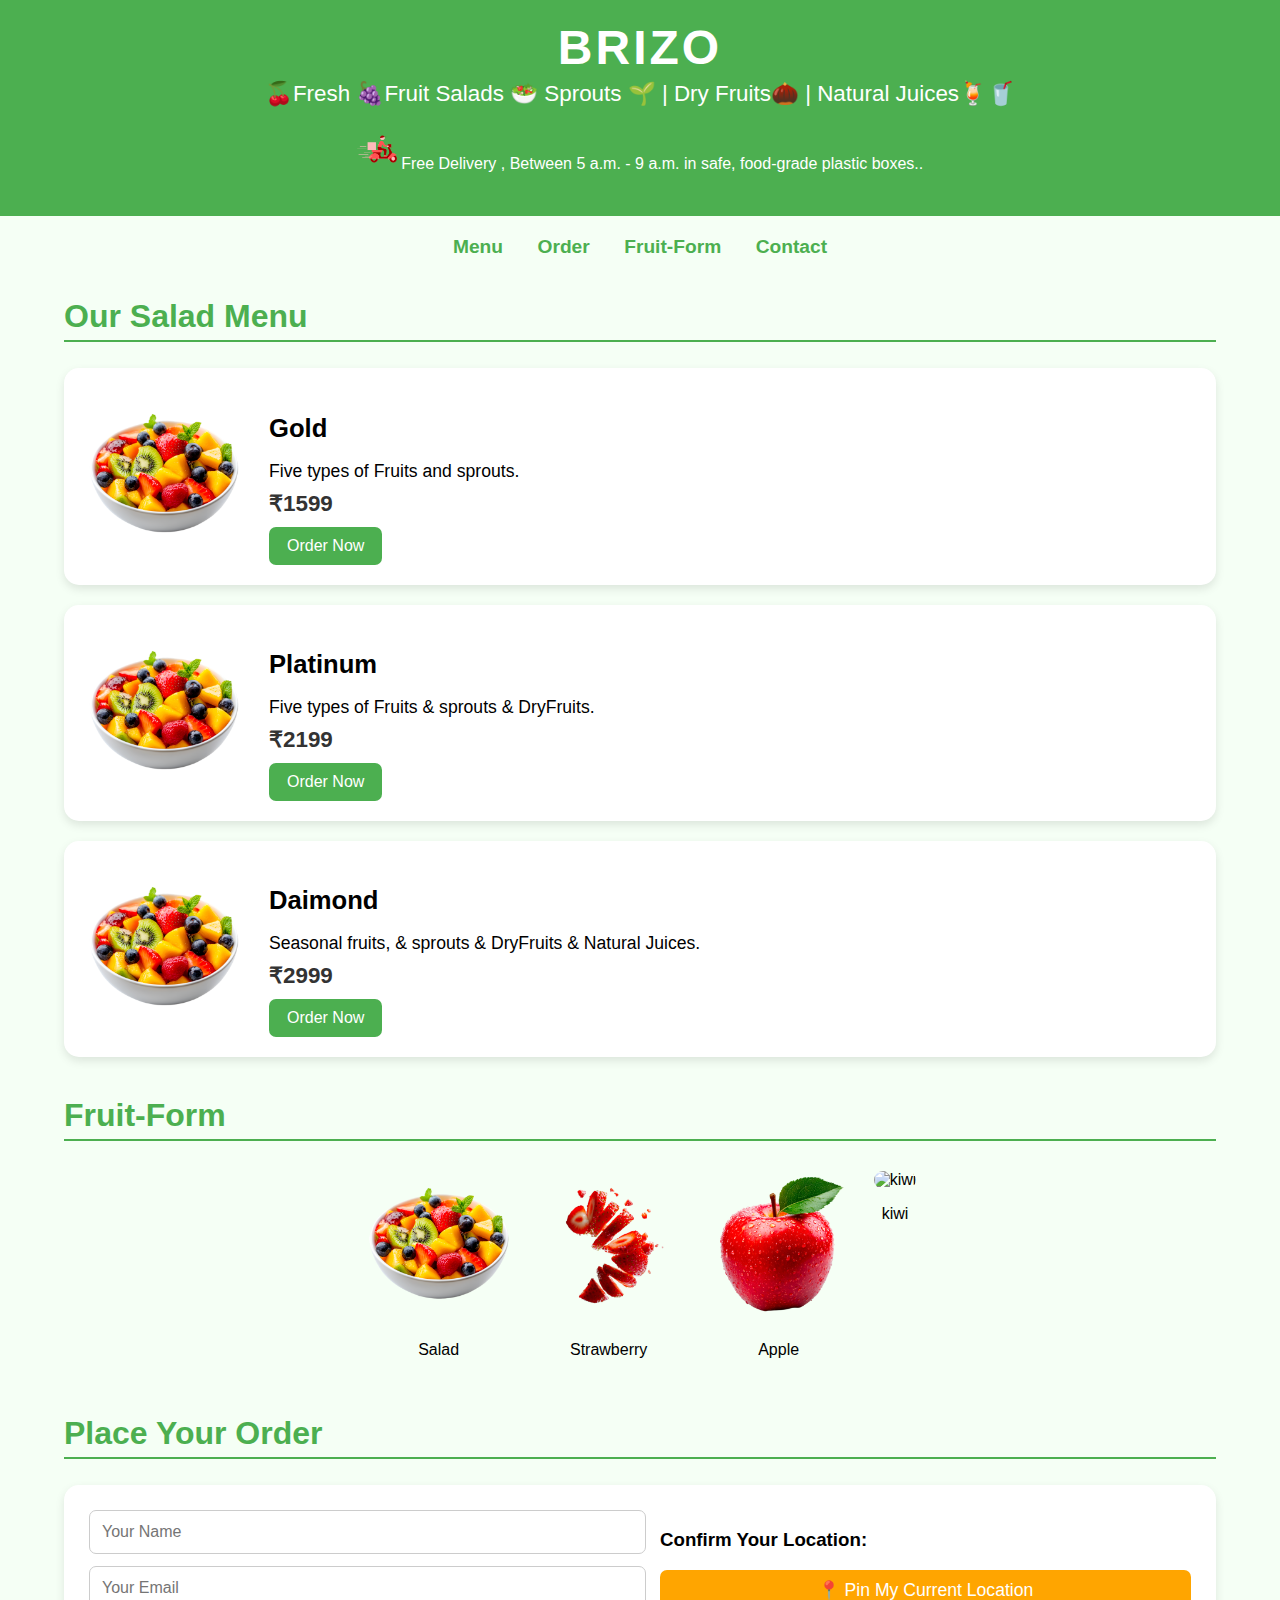
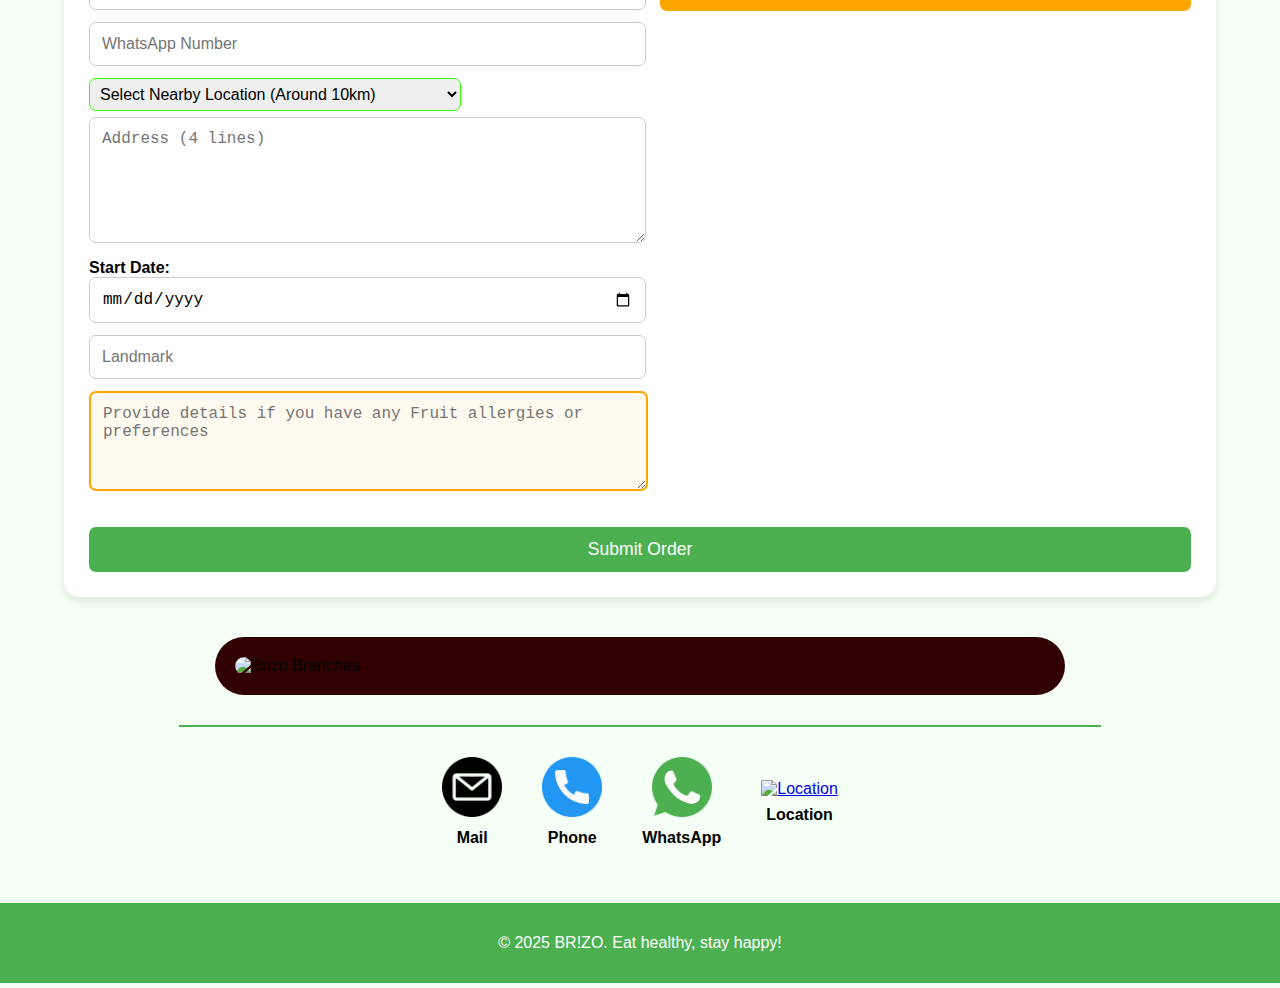
==== Brizo.html @ 415b34b0 "Add files via upload" ====
<!DOCTYPE html>
<html lang="en">
<head>
  <meta charset="UTF-8">
  <meta name="viewport" content="width=device-width, initial-scale=1.0">
  <title>BRIZO</title>
  <meta name="description" content="BRIZO - Fresh and healthy salads delivered to your doorstep in Hyderabad.">
  <meta name="keywords" content="Salads, Healthy food, Hyderabad, Order Salads, BRIZO">
  <meta name="author" content="BRIZO">
  <style>
    body { font-family: Arial, sans-serif; margin: 0; padding: 0; background-color: #f5fff5; }
    header { background-color: #4CAF50; color: white; padding: 20px; text-align: center; }
    header h1 { margin: 0; font-size: 3rem; letter-spacing: 3px; }
    header p { font-size: 1.4rem; margin-top: 5px; }
    nav { text-align: center; margin: 20px 0; }
    nav a { margin: 0 15px; text-decoration: none; color: #4CAF50; font-weight: bold; font-size: 1.2rem; }
    nav a:hover { color: #388e3c; }
    .container { width: 90%; max-width: 1200px; margin: auto; }
    section { margin: 40px 0; }
    h2 { color: #4CAF50; border-bottom: 2px solid #4CAF50; padding-bottom: 5px; font-size: 2rem; }
    .menu-item { display: flex; align-items: center; margin-bottom: 20px; background-color: #fff; padding: 20px; border-radius: 15px; box-shadow: 0 4px 10px rgba(0,0,0,0.1); }
    .menu-item img { width: 160px; border-radius: 12px; margin-right: 25px; }
    .menu-item div { flex: 1; }
    .menu-item h3 { font-size: 1.6rem; margin-bottom: 8px; }
    .menu-item p { margin-bottom: 8px; font-size: 1.1rem; }
    .menu-item strong { font-size: 1.4rem; color: #333; }
    .menu-item button { background-color: #4CAF50; color: white; padding: 10px 18px; border: none; border-radius: 7px; cursor: pointer; font-size: 1rem; transition: background-color 0.3s ease; margin-top: 10px; }
    .menu-item button:hover { background-color: #388e3c; }
    form { background-color: #fff; padding: 25px; border-radius: 15px; box-shadow: 0 4px 10px rgba(0,0,0,0.1); display: flex; flex-wrap: wrap; gap: 20px; }
    form .form-left { flex: 1; min-width: 300px; }
    form .form-right { flex: 1; min-width: 300px; }
    form input, form textarea { width: 100%; padding: 12px; margin-bottom: 12px; border: 1px solid #ccc; border-radius: 7px; font-size: 1rem; }
    form textarea.address-box { height: 100px; resize: vertical; }
    form button { background-color: #4CAF50; color: white; padding: 12px 25px; border: none; border-radius: 7px; cursor: pointer; font-size: 1.1rem; transition: background-color 0.3s ease; width: 100%; }
    form button:hover { background-color: #388e3c; }
    iframe { width: 100%; height: 350px; border: none; border-radius: 15px; }
    footer { background-color: #4CAF50; color: white; text-align: center; padding: 15px 0; font-size: 1rem; }
    @media screen and (max-width: 768px) {
      header h1 { font-size: 2.4rem; }
      header p { font-size: 1.2rem; }
      nav a { display: inline-block; margin: 10px 5px; font-size: 1rem; }
      .menu-item { flex-direction: column; align-items: flex-start; text-align: left; }
      .menu-item img { width: 100%; margin: 0 0 15px 0; }
      .menu-item div { width: 100%; }
      form { flex-direction: column; }
    }
  </style>
  <script>
    function orderNow(saladName) {
      document.getElementById('order-section').scrollIntoView({ behavior: 'smooth' });
      document.getElementById('orderDetails').value = saladName + ' - Quantity: ';
    }
  </script>
</head>
<body>
  <header>
    <h1>BRIZO</h1>
    <p>🍒Fresh 🍇Fruit Salads 🥗 Sprouts 🌱 | Dry Fruits🌰 | Natural Juices🍹🥤</p>
    <img src="images/Delivery.png" alt="Salad" style="width:40px; border-radius: 10px;">  Free Delivery , Between 5 a.m. - 9 a.m. in safe, food-grade plastic boxes..</p>
  </header>
  <nav>
    <a href="#menu">Menu</a>
    <a href="#order">Order</a>
    <a href="#Fruit-Form">Fruit-Form</a>
    <a href="#contact">Contact</a>
  </nav>

  <div class="container">
    <section id="menu">
      <h2>Our Salad Menu</h2>
      <div class="menu-item">
        <img src="images/Salad.png" alt="GOLD">
        <div>
          <h3>Gold</h3>
          <p>Five types of Fruits and sprouts.</p>
          <strong>₹1599</strong><br>
          <button onclick="orderNow('GOLD')">Order Now</button>
        </div>
      </div>
      <div class="menu-item">
        <img src="images/Salad.png" alt="Platinum">
        <div>
          <h3>Platinum</h3>
          <p>Five types of Fruits & sprouts & DryFruits.</p>
          <strong>₹2199</strong><br>
          <button onclick="orderNow('Platinum')">Order Now</button>
        </div>
      </div>
      <div class="menu-item">
        <img src="images/Salad.png" alt="Daimond">
        <div>
          <h3>Daimond</h3>
          <p>Seasonal fruits, & sprouts & DryFruits & Natural Juices.</p>
          <strong>₹2999</strong><br>
          <button onclick="orderNow('Daimond')">Order Now</button>
        </div>
      </div>
    </section>


    <section id="Fruit-Form">
      <h2>Fruit-Form</h2>
      <div style="display: flex; flex-wrap: wrap; gap: 20px; justify-content: center; margin-top: 30px;">
        <div style="text-align: center;">
          <img src="images/Salad.png" alt="Salad" style="width:150px; border-radius: 10px;">
          <p>Salad</p>
        </div>
        <div style="text-align: center;">
          <img src="images/Ste.png" alt="Strawberry" style="width:150px; border-radius: 10px;">
          <p>Strawberry</p>
        </div>
        <div style="text-align: center;">
          <img src="images/apple.png" alt="apple" style="width:150px; border-radius: 10px;">
          <p>Apple</p>
        </div>
        <div style="text-align: center;">
          <img src="images/kiwi.jpg" alt="kiwi" style="width:200px; border-radius: 10px;">
          <p>kiwi</p>
        </div>
      </div>
    </section>    

    <section id="order">
      <h2>Place Your Order</h2>
      <form id="order-section">
        <div class="form-left">
          <input type="text" placeholder="Your Name" required>
          <input type="email" placeholder="Your Email" required>
          <input type="text" placeholder="WhatsApp Number" required>
          <select required style="width: 70%; padding: 6px; margin-bottom: 6px; border: 1px solid #33ff00; border-radius: 7px; font-size: 1rem;">
            <option value="">Select Nearby Location (Around 10km)</option>
            <option value="KPHB">Hitech City</option>
            <option value="Hitech City">KPHB</option>
            <option value="Lingampally">Lingampally</option>
          </select>          
          <textarea class="address-box" placeholder="Address (4 lines)" rows="4" required></textarea>
          <label for="startDate" style="font-weight: bold;">Start Date:</label>
          <input type="date" id="startDate" name="startDate" required style="width: 100%; padding: 12px; margin-bottom: 12px; border: 1px solid #ccc; border-radius: 7px; font-size: 1rem;">
          <input type="text" placeholder="Landmark" required>
          <textarea Text="orderDetails" placeholder="Provide details if you have any Fruit allergies or preferences" rows="4" required style="border: 2px solid orange; background-color: #fffaf0;"></textarea>
        </div>
        <div style="height: 200px; width: px; background-color: #4CAF50; margin: auto;"></div>
        <div class="form-right">
          <h3>Confirm Your Location:</h3>
          <button type="button" onclick="getUserLocation()" style="margin-bottom: 10px; padding: 10px 20px; background-color: orange; color: white; border: none; border-radius: 7px; cursor: pointer;">📍 Pin My Current Location</button>
          <iframe src="https://www.google.com/maps/embed?pb=!1m18!1m12!1m3!1d3806.5718991921417!2d78.48667177497935!3d17.435927401227155!2m3!1f0!2f0!3f0!3m2!1i1024!2i768!4f13.1!3m3!1m2!1s0x3bcb977e81c79547%3A0xadb9bdf44bbaf3d2!2sHyderabad%2C%20Telangana!5e0!3m2!1sen!2sin!4v1711016358823!5m2!1sen!2sin" allowfullscreen="" loading="lazy"></iframe>
        </div>
        <button type="submit">Submit Order</button>
      </form>
    </section>

    <script>
      function orderNow(saladName) {
        document.getElementById('order-section').scrollIntoView({ behavior: 'smooth' });
        document.getElementById('orderDetails').value = saladName + ' - Quantity: ';
      }

      function getUserLocation() {
        if (navigator.geolocation) {
          navigator.geolocation.getCurrentPosition(showPosition, showError);
        } else {
          alert("Geolocation is not supported by this browser.");
        }
      }

      function showPosition(position) {
        const lat = position.coords.latitude;
        const lon = position.coords.longitude;

        fetch(`https://nominatim.openstreetmap.org/reverse?format=jsonv2&lat=${lat}&lon=${lon}`)
          .then(response => response.json())
          .then(data => {
            const address = data.display_name;
            document.querySelector('.address-box').value = `Pinned Location:\n${address}`;
          })
          .catch(err => {
            document.querySelector('.address-box').value = `Pinned Location:\nLatitude: ${lat}, Longitude: ${lon}`;
          });
      }

      function showError(error) {
        switch (error.code) {
          case error.PERMISSION_DENIED:
            alert("User denied the request for Geolocation.");
            break;
          case error.POSITION_UNAVAILABLE:
            alert("Location information is unavailable.");
            break;
          case error.TIMEOUT:
            alert("The request to get user location timed out.");
            break;
          case error.UNKNOWN_ERROR:
            alert("An unknown error occurred.");
            break;
        }
      }
    </script>
  </body>
  </html>

  <section id="contact">
        <div style="background-color: rgb(49, 1, 1); padding: 20px; display: flex; justify-content: center; border-radius: 40px; margin: 10px auto; width: fit-content;">
          <img src="images/Brizo_Branches.png" alt="Brizo Branches" 
            style="width:810px; cursor: pointer; border-radius: 10px; transition: transform 0.3s ease;">
        </div>
        <hr style="border: none; border-top: 2px solid #4CAF50; width: 80%; margin: 30px auto;">

      <div style="display: flex; gap: 40px; align-items: center; justify-content: center; margin: 20px 0;">
        <div style="text-align: center;">
          <a href="mailto:brizobites@gmail.com">
            <img src="images/mail.png" alt="Email" style="width:60px; cursor: pointer;">
          </a>
          <p style="margin-top: 8px; font-weight: bold;">Mail</p>
        </div>
        <div style="text-align: center;">
          <a href="javascript:void(0);" onclick="openCallModal();">
            <img src="images/phone.png" alt="Phone" style="width:60px; cursor: pointer;">
          </a>
          <p style="margin-top: 8px; font-weight: bold;">Phone</p>
        </div>
        <div style="text-align: center;">
          <a href="https://wa.me/918977054582?text=Hi" target="_blank">
            <img src="images/whatsapp.png" alt="WhatsApp" style="width:60px; cursor: pointer;">
          </a>
          <p style="margin-top: 8px; font-weight: bold;">WhatsApp</p>
        </div>
        <div style="text-align: center;">
          <a href="https://www.google.com/maps/place/Hyderabad,+Telangana" target="_blank">
            <img src="images/brizo_location.png" alt="Location" style="width:50px; cursor: pointer;">
          </a>
          <p style="margin-top: 8px; font-weight: bold;">Location</p>
        </div>
      </div>    
    </div>
    <footer>
      <p>&copy; 2025 BR!ZO. Eat healthy, stay happy!</p>
    </footer>
  </body>
  </html>
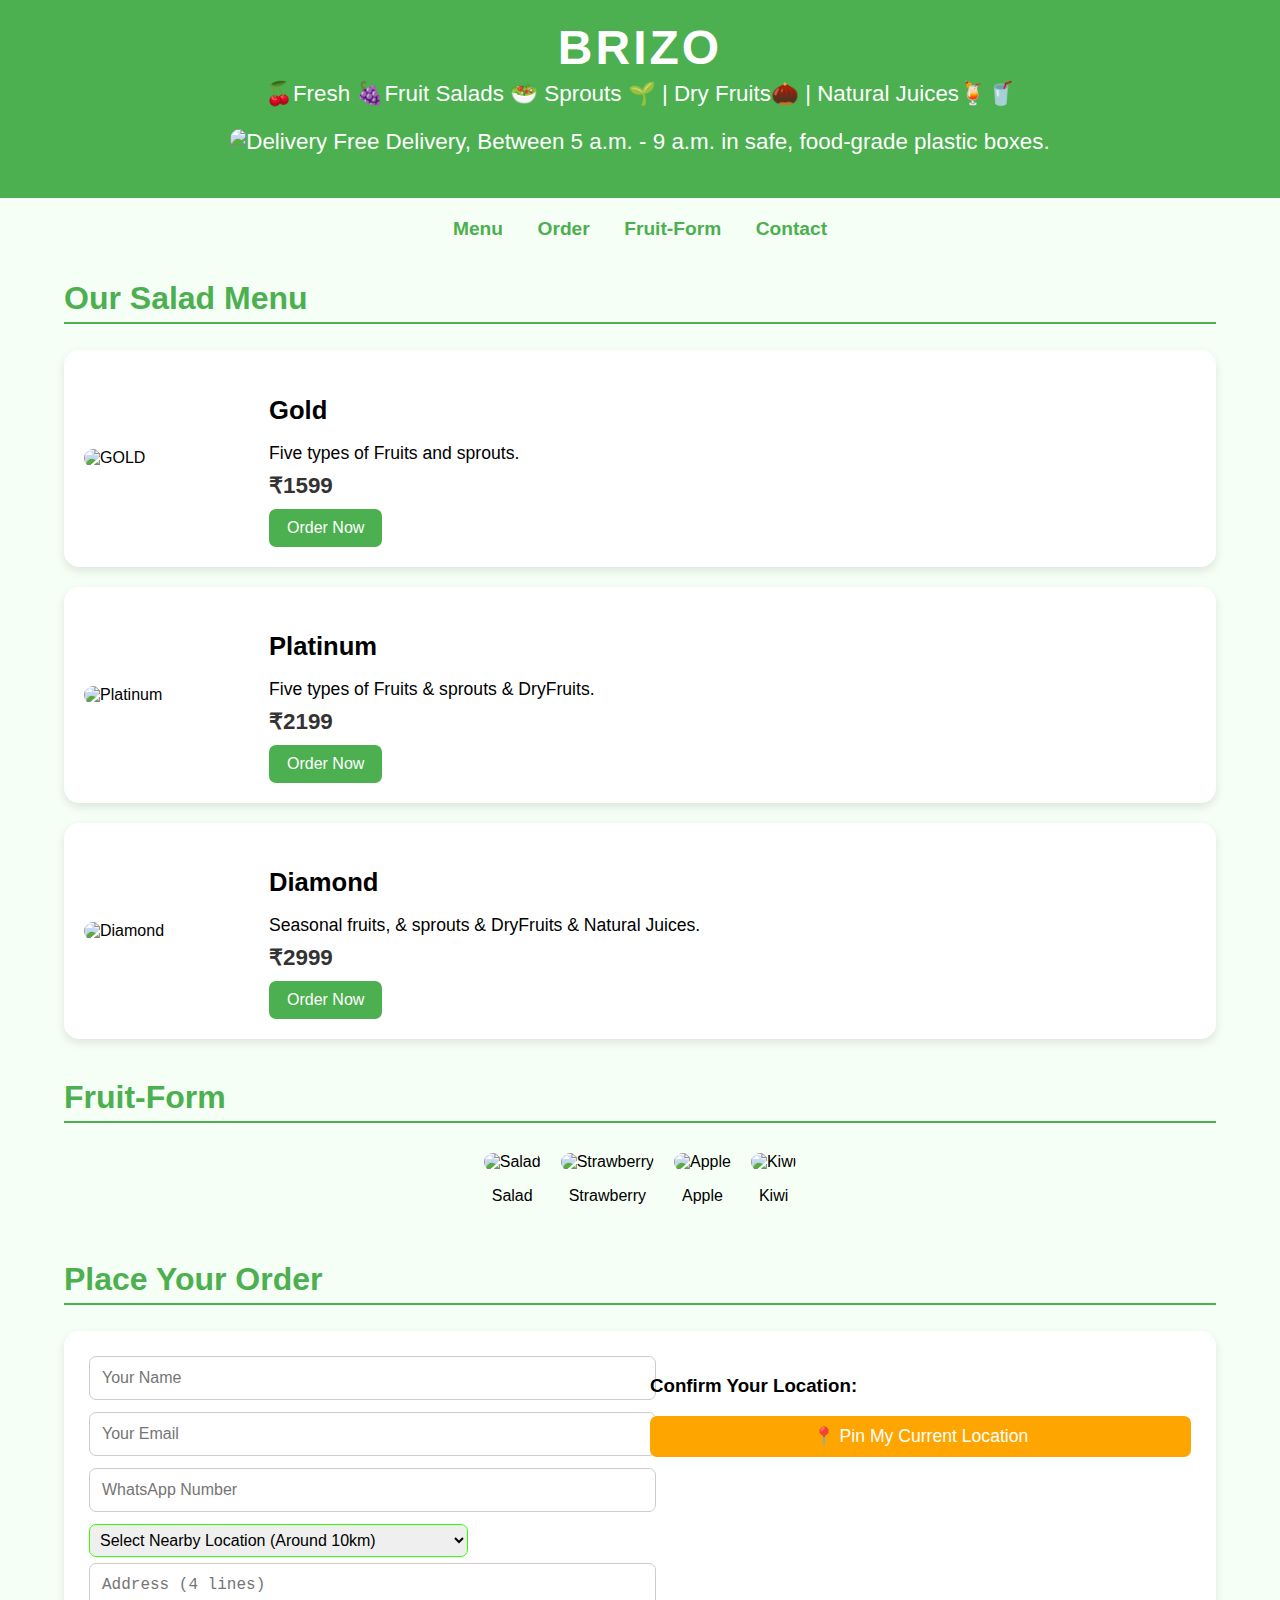
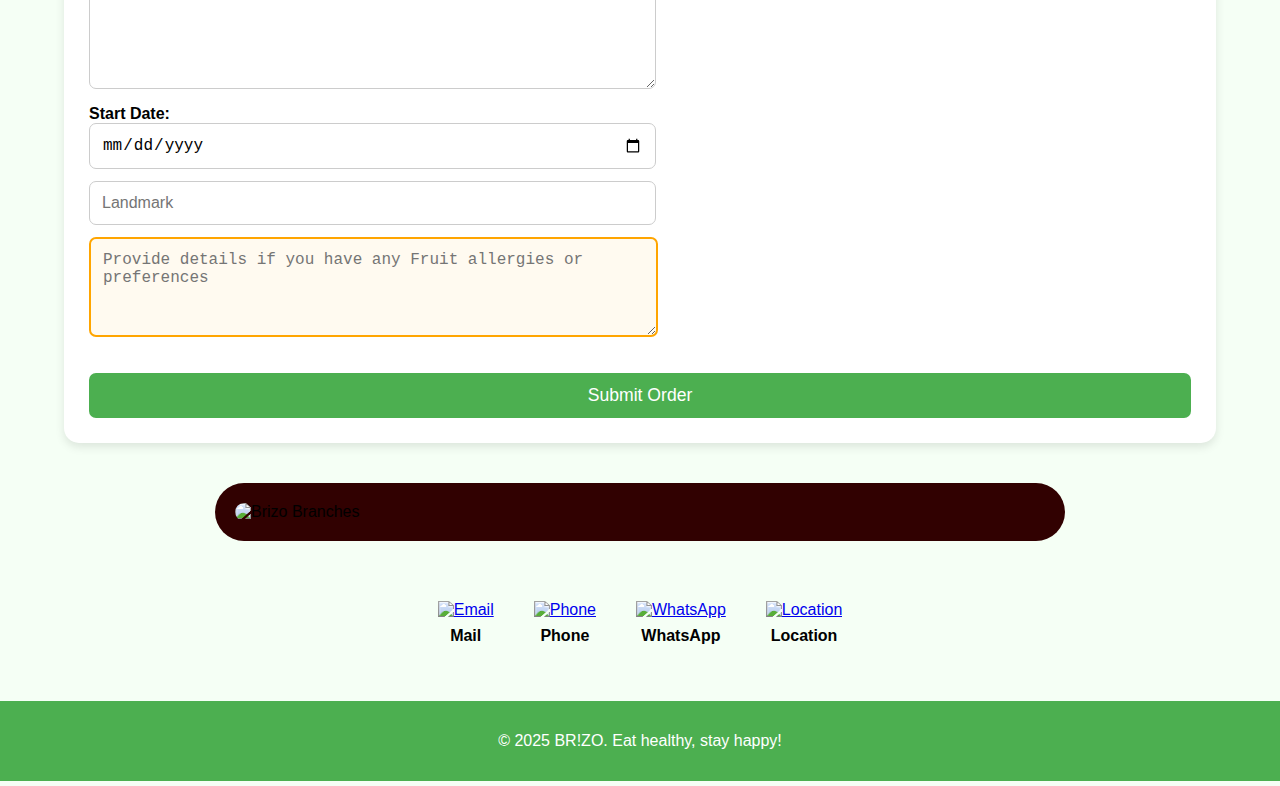
==== commit a85c9b27: "Update Brizo.html" ====
--- a/Brizo.html
+++ b/Brizo.html
@@ -45,18 +45,12 @@
       form { flex-direction: column; }
     }
   </style>
-  <script>
-    function orderNow(saladName) {
-      document.getElementById('order-section').scrollIntoView({ behavior: 'smooth' });
-      document.getElementById('orderDetails').value = saladName + ' - Quantity: ';
-    }
-  </script>
 </head>
 <body>
   <header>
     <h1>BRIZO</h1>
     <p>🍒Fresh 🍇Fruit Salads 🥗 Sprouts 🌱 | Dry Fruits🌰 | Natural Juices🍹🥤</p>
-    <img src="images/Delivery.png" alt="Salad" style="width:40px; border-radius: 10px;">  Free Delivery , Between 5 a.m. - 9 a.m. in safe, food-grade plastic boxes..</p>
+    <p><img src="https://via.placeholder.com/40" alt="Delivery" style="width:40px; border-radius: 10px;"> Free Delivery, Between 5 a.m. - 9 a.m. in safe, food-grade plastic boxes.</p>
   </header>
   <nav>
     <a href="#menu">Menu</a>
@@ -69,16 +63,16 @@
     <section id="menu">
       <h2>Our Salad Menu</h2>
       <div class="menu-item">
-        <img src="images/Salad.png" alt="GOLD">
+        <img src="https://via.placeholder.com/160" alt="GOLD">
         <div>
           <h3>Gold</h3>
           <p>Five types of Fruits and sprouts.</p>
           <strong>₹1599</strong><br>
-          <button onclick="orderNow('GOLD')">Order Now</button>
+          <button onclick="orderNow('Gold')">Order Now</button>
         </div>
       </div>
       <div class="menu-item">
-        <img src="images/Salad.png" alt="Platinum">
+        <img src="https://via.placeholder.com/160" alt="Platinum">
         <div>
           <h3>Platinum</h3>
           <p>Five types of Fruits & sprouts & DryFruits.</p>
@@ -87,59 +81,57 @@
         </div>
       </div>
       <div class="menu-item">
-        <img src="images/Salad.png" alt="Daimond">
+        <img src="https://via.placeholder.com/160" alt="Diamond">
         <div>
-          <h3>Daimond</h3>
+          <h3>Diamond</h3>
           <p>Seasonal fruits, & sprouts & DryFruits & Natural Juices.</p>
           <strong>₹2999</strong><br>
-          <button onclick="orderNow('Daimond')">Order Now</button>
-        </div>
-      </div>
-    </section>
-
+          <button onclick="orderNow('Diamond')">Order Now</button>
+        </div>
+      </div>
+    </section>
 
     <section id="Fruit-Form">
       <h2>Fruit-Form</h2>
       <div style="display: flex; flex-wrap: wrap; gap: 20px; justify-content: center; margin-top: 30px;">
         <div style="text-align: center;">
-          <img src="images/Salad.png" alt="Salad" style="width:150px; border-radius: 10px;">
+          <img src="https://via.placeholder.com/150" alt="Salad" style="width:150px; border-radius: 10px;">
           <p>Salad</p>
         </div>
         <div style="text-align: center;">
-          <img src="images/Ste.png" alt="Strawberry" style="width:150px; border-radius: 10px;">
+          <img src="https://via.placeholder.com/150" alt="Strawberry" style="width:150px; border-radius: 10px;">
           <p>Strawberry</p>
         </div>
         <div style="text-align: center;">
-          <img src="images/apple.png" alt="apple" style="width:150px; border-radius: 10px;">
+          <img src="https://via.placeholder.com/150" alt="Apple" style="width:150px; border-radius: 10px;">
           <p>Apple</p>
         </div>
         <div style="text-align: center;">
-          <img src="images/kiwi.jpg" alt="kiwi" style="width:200px; border-radius: 10px;">
-          <p>kiwi</p>
-        </div>
-      </div>
-    </section>    
+          <img src="https://via.placeholder.com/200" alt="Kiwi" style="width:200px; border-radius: 10px;">
+          <p>Kiwi</p>
+        </div>
+      </div>
+    </section>
 
     <section id="order">
       <h2>Place Your Order</h2>
-      <form id="order-section">
+      <form id="order-section" action="https://formspree.io/f/your-form-id" method="POST">
         <div class="form-left">
-          <input type="text" placeholder="Your Name" required>
-          <input type="email" placeholder="Your Email" required>
-          <input type="text" placeholder="WhatsApp Number" required>
-          <select required style="width: 70%; padding: 6px; margin-bottom: 6px; border: 1px solid #33ff00; border-radius: 7px; font-size: 1rem;">
+          <input type="text" name="name" placeholder="Your Name" required>
+          <input type="email" name="email" placeholder="Your Email" required>
+          <input type="text" name="whatsapp" placeholder="WhatsApp Number" required>
+          <select name="location" required style="width: 70%; padding: 6px; margin-bottom: 6px; border: 1px solid #33ff00; border-radius: 7px; font-size: 1rem;">
             <option value="">Select Nearby Location (Around 10km)</option>
             <option value="KPHB">Hitech City</option>
             <option value="Hitech City">KPHB</option>
             <option value="Lingampally">Lingampally</option>
-          </select>          
-          <textarea class="address-box" placeholder="Address (4 lines)" rows="4" required></textarea>
+          </select>
+          <textarea class="address-box" name="address" placeholder="Address (4 lines)" rows="4" required></textarea>
           <label for="startDate" style="font-weight: bold;">Start Date:</label>
           <input type="date" id="startDate" name="startDate" required style="width: 100%; padding: 12px; margin-bottom: 12px; border: 1px solid #ccc; border-radius: 7px; font-size: 1rem;">
-          <input type="text" placeholder="Landmark" required>
-          <textarea Text="orderDetails" placeholder="Provide details if you have any Fruit allergies or preferences" rows="4" required style="border: 2px solid orange; background-color: #fffaf0;"></textarea>
-        </div>
-        <div style="height: 200px; width: px; background-color: #4CAF50; margin: auto;"></div>
+          <input type="text" name="landmark" placeholder="Landmark" required>
+          <textarea id="orderDetails" name="orderDetails" placeholder="Provide details if you have any Fruit allergies or preferences" rows="4" required style="border: 2px solid orange; background-color: #fffaf0;"></textarea>
+        </div>
         <div class="form-right">
           <h3>Confirm Your Location:</h3>
           <button type="button" onclick="getUserLocation()" style="margin-bottom: 10px; padding: 10px 20px; background-color: orange; color: white; border: none; border-radius: 7px; cursor: pointer;">📍 Pin My Current Location</button>
@@ -149,91 +141,88 @@
       </form>
     </section>
 
-    <script>
-      function orderNow(saladName) {
-        document.getElementById('order-section').scrollIntoView({ behavior: 'smooth' });
-        document.getElementById('orderDetails').value = saladName + ' - Quantity: ';
+    <section id="contact">
+      <div style="background-color: rgb(49, 1, 1); padding: 20px; display: flex; justify-content: center; border-radius: 40px; margin: 10px auto; width: fit-content;">
+        <img src="https://via.placeholder.com/810x200" alt="Brizo Branches" style="width:810px; cursor: pointer; border-radius: 10px; transition: transform 0.3s ease;">
+      </div>
+      <hr style="border: none; border-top: 2px solidλοι #4CAF50; width: 80%; margin: 30px auto;">
+      <div style="display: flex; gap: 40px; align-items: center; justify-content: center; margin: 20px 0;">
+        <div style="text-align: center;">
+          <a href="mailto:brizobites@gmail.com">
+            <img src="https://via.placeholder.com/60" alt="Email" style="width:60px; cursor: pointer;">
+          </a>
+          <p style="margin-top: 8px; font-weight: bold;">Mail</p>
+        </div>
+        <div style="text-align: center;">
+          <a href="javascript:void(0);" onclick="alert('Call us at: +91 8977054582');">
+            <img src="https://via.placeholder.com/60" alt="Phone" style="width:60px; cursor: pointer;">
+          </a>
+          <p style="margin-top: 8px; font-weight: bold;">Phone</p>
+        </div>
+        <div style="text-align: center;">
+          <a href="https://wa.me/918977054582?text=Hi" target="_blank">
+            <img src="https://via.placeholder.com/60" alt="WhatsApp" style="width:60px; cursor: pointer;">
+          </a>
+          <p style="margin-top: 8px; font-weight: bold;">WhatsApp</p>
+        </div>
+        <div style="text-align: center;">
+          <a href="https://www.google.com/maps/place/Hyderabad,+Telangana" target="_blank">
+            <img src="https://via.placeholder.com/50" alt="Location" style="width:50px; cursor: pointer;">
+          </a>
+          <p style="margin-top: 8px; font-weight: bold;">Location</p>
+        </div>
+      </div>
+    </section>
+  </div>
+
+  <footer>
+    <p>© 2025 BR!ZO. Eat healthy, stay happy!</p>
+  </footer>
+
+  <script>
+    function orderNow(saladName) {
+      document.getElementById('order-section').scrollIntoView({ behavior: 'smooth' });
+      document.getElementById('orderDetails').value = saladName + ' - Quantity: ';
+    }
+
+    function getUserLocation() {
+      if (navigator.geolocation) {
+        navigator.geolocation.getCurrentPosition(showPosition, showError);
+      } else {
+        alert("Geolocation is not supported by this browser.");
       }
-
-      function getUserLocation() {
-        if (navigator.geolocation) {
-          navigator.geolocation.getCurrentPosition(showPosition, showError);
-        } else {
-          alert("Geolocation is not supported by this browser.");
-        }
+    }
+
+    function showPosition(position) {
+      const lat = position.coords.latitude;
+      const lon = position.coords.longitude;
+      fetch(`https://nominatim.openstreetmap.org/reverse?format=jsonv2&lat=${lat}&lon=${lon}`)
+        .then(response => response.json())
+        .then(data => {
+          const address = data.display_name;
+          document.querySelector('.address-box').value = `Pinned Location:\n${address}`;
+        })
+        .catch(err => {
+          document.querySelector('.address-box').value = `Pinned Location:\nLatitude: ${lat}, Longitude: ${lon}`;
+        });
+    }
+
+    function showError(error) {
+      switch (error.code) {
+        case error.PERMISSION_DENIED:
+          alert("User denied the request for Geolocation.");
+          break;
+        case error.POSITION_UNAVAILABLE:
+          alert("Location information is unavailable.");
+          break;
+        case error.TIMEOUT:
+          alert("The request to get user location timed out.");
+          break;
+        case error.UNKNOWN_ERROR:
+          alert("An unknown error occurred.");
+          break;
       }
-
-      function showPosition(position) {
-        const lat = position.coords.latitude;
-        const lon = position.coords.longitude;
-
-        fetch(`https://nominatim.openstreetmap.org/reverse?format=jsonv2&lat=${lat}&lon=${lon}`)
-          .then(response => response.json())
-          .then(data => {
-            const address = data.display_name;
-            document.querySelector('.address-box').value = `Pinned Location:\n${address}`;
-          })
-          .catch(err => {
-            document.querySelector('.address-box').value = `Pinned Location:\nLatitude: ${lat}, Longitude: ${lon}`;
-          });
-      }
-
-      function showError(error) {
-        switch (error.code) {
-          case error.PERMISSION_DENIED:
-            alert("User denied the request for Geolocation.");
-            break;
-          case error.POSITION_UNAVAILABLE:
-            alert("Location information is unavailable.");
-            break;
-          case error.TIMEOUT:
-            alert("The request to get user location timed out.");
-            break;
-          case error.UNKNOWN_ERROR:
-            alert("An unknown error occurred.");
-            break;
-        }
-      }
-    </script>
-  </body>
-  </html>
-
-  <section id="contact">
-        <div style="background-color: rgb(49, 1, 1); padding: 20px; display: flex; justify-content: center; border-radius: 40px; margin: 10px auto; width: fit-content;">
-          <img src="images/Brizo_Branches.png" alt="Brizo Branches" 
-            style="width:810px; cursor: pointer; border-radius: 10px; transition: transform 0.3s ease;">
-        </div>
-        <hr style="border: none; border-top: 2px solid #4CAF50; width: 80%; margin: 30px auto;">
-
-      <div style="display: flex; gap: 40px; align-items: center; justify-content: center; margin: 20px 0;">
-        <div style="text-align: center;">
-          <a href="mailto:brizobites@gmail.com">
-            <img src="images/mail.png" alt="Email" style="width:60px; cursor: pointer;">
-          </a>
-          <p style="margin-top: 8px; font-weight: bold;">Mail</p>
-        </div>
-        <div style="text-align: center;">
-          <a href="javascript:void(0);" onclick="openCallModal();">
-            <img src="images/phone.png" alt="Phone" style="width:60px; cursor: pointer;">
-          </a>
-          <p style="margin-top: 8px; font-weight: bold;">Phone</p>
-        </div>
-        <div style="text-align: center;">
-          <a href="https://wa.me/918977054582?text=Hi" target="_blank">
-            <img src="images/whatsapp.png" alt="WhatsApp" style="width:60px; cursor: pointer;">
-          </a>
-          <p style="margin-top: 8px; font-weight: bold;">WhatsApp</p>
-        </div>
-        <div style="text-align: center;">
-          <a href="https://www.google.com/maps/place/Hyderabad,+Telangana" target="_blank">
-            <img src="images/brizo_location.png" alt="Location" style="width:50px; cursor: pointer;">
-          </a>
-          <p style="margin-top: 8px; font-weight: bold;">Location</p>
-        </div>
-      </div>    
-    </div>
-    <footer>
-      <p>&copy; 2025 BR!ZO. Eat healthy, stay happy!</p>
-    </footer>
-  </body>
-  </html>+    }
+  </script>
+</body>
+</html>
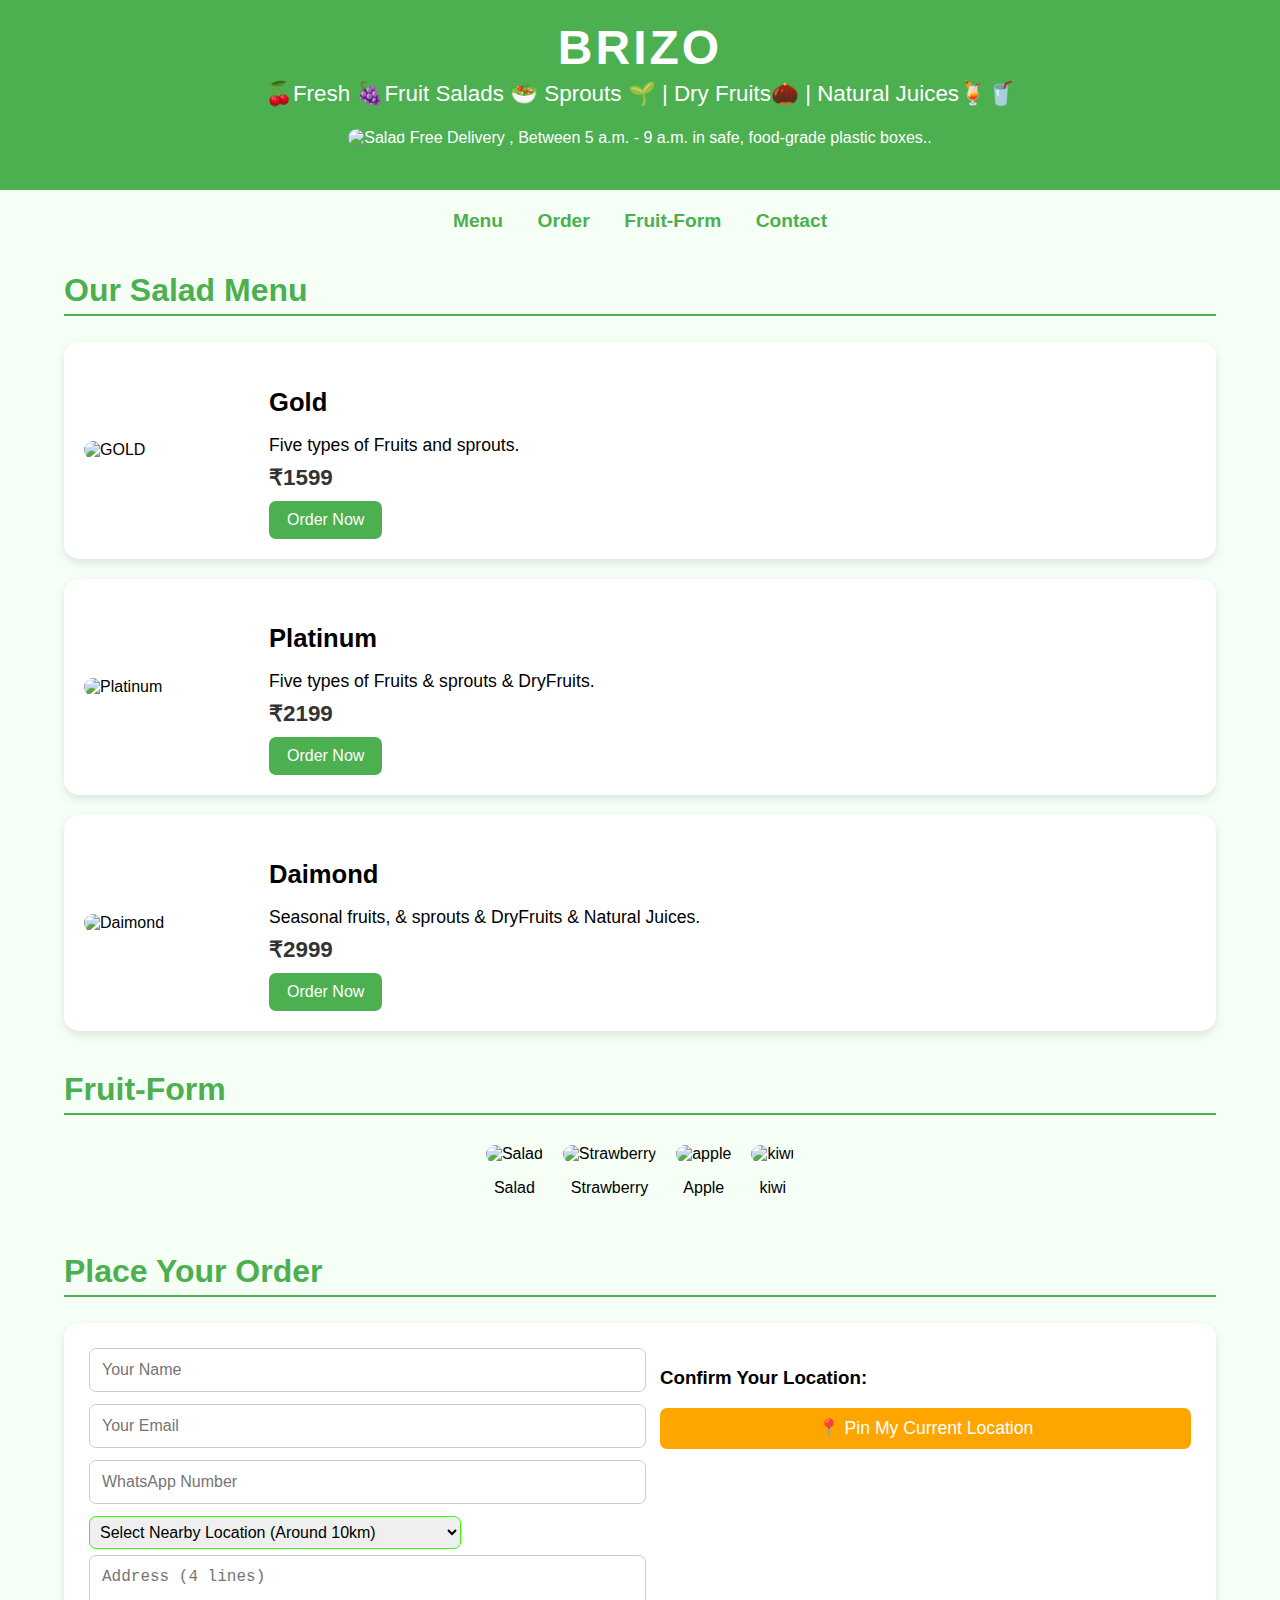
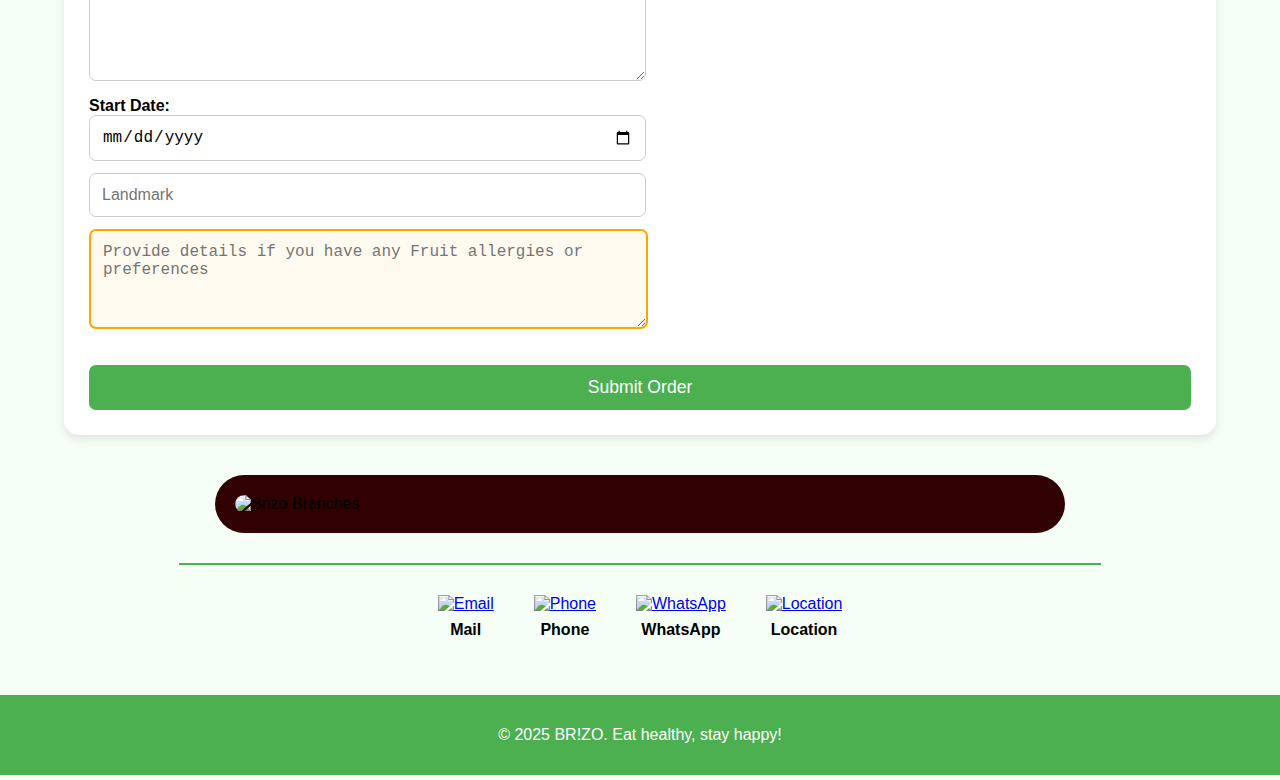
==== commit 537b8845: "Update Brizo.html" ====
--- a/Brizo.html
+++ b/Brizo.html
@@ -45,12 +45,18 @@
       form { flex-direction: column; }
     }
   </style>
+  <script>
+    function orderNow(saladName) {
+      document.getElementById('order-section').scrollIntoView({ behavior: 'smooth' });
+      document.getElementById('orderDetails').value = saladName + ' - Quantity: ';
+    }
+  </script>
 </head>
 <body>
   <header>
     <h1>BRIZO</h1>
     <p>🍒Fresh 🍇Fruit Salads 🥗 Sprouts 🌱 | Dry Fruits🌰 | Natural Juices🍹🥤</p>
-    <p><img src="https://via.placeholder.com/40" alt="Delivery" style="width:40px; border-radius: 10px;"> Free Delivery, Between 5 a.m. - 9 a.m. in safe, food-grade plastic boxes.</p>
+    <img src="https://via.placeholder.com/160" alt="Salad" style="width:40px; border-radius: 10px;">  Free Delivery , Between 5 a.m. - 9 a.m. in safe, food-grade plastic boxes..</p>
   </header>
   <nav>
     <a href="#menu">Menu</a>
@@ -68,7 +74,7 @@
           <h3>Gold</h3>
           <p>Five types of Fruits and sprouts.</p>
           <strong>₹1599</strong><br>
-          <button onclick="orderNow('Gold')">Order Now</button>
+          <button onclick="orderNow('GOLD')">Order Now</button>
         </div>
       </div>
       <div class="menu-item">
@@ -81,57 +87,59 @@
         </div>
       </div>
       <div class="menu-item">
-        <img src="https://via.placeholder.com/160" alt="Diamond">
+        <img src="https://via.placeholder.com/160" alt="Daimond">
         <div>
-          <h3>Diamond</h3>
+          <h3>Daimond</h3>
           <p>Seasonal fruits, & sprouts & DryFruits & Natural Juices.</p>
           <strong>₹2999</strong><br>
-          <button onclick="orderNow('Diamond')">Order Now</button>
+          <button onclick="orderNow('Daimond')">Order Now</button>
         </div>
       </div>
     </section>
+
 
     <section id="Fruit-Form">
       <h2>Fruit-Form</h2>
       <div style="display: flex; flex-wrap: wrap; gap: 20px; justify-content: center; margin-top: 30px;">
         <div style="text-align: center;">
-          <img src="https://via.placeholder.com/150" alt="Salad" style="width:150px; border-radius: 10px;">
+          <img src="https://via.placeholder.com/160" alt="Salad" style="width:150px; border-radius: 10px;">
           <p>Salad</p>
         </div>
         <div style="text-align: center;">
-          <img src="https://via.placeholder.com/150" alt="Strawberry" style="width:150px; border-radius: 10px;">
+          <img src="https://via.placeholder.com/160" alt="Strawberry" style="width:150px; border-radius: 10px;">
           <p>Strawberry</p>
         </div>
         <div style="text-align: center;">
-          <img src="https://via.placeholder.com/150" alt="Apple" style="width:150px; border-radius: 10px;">
+          <img src="https://via.placeholder.com/160" alt="apple" style="width:150px; border-radius: 10px;">
           <p>Apple</p>
         </div>
         <div style="text-align: center;">
-          <img src="https://via.placeholder.com/200" alt="Kiwi" style="width:200px; border-radius: 10px;">
-          <p>Kiwi</p>
-        </div>
-      </div>
-    </section>
+          <img src="https://via.placeholder.com/160" alt="kiwi" style="width:200px; border-radius: 10px;">
+          <p>kiwi</p>
+        </div>
+      </div>
+    </section>    
 
     <section id="order">
       <h2>Place Your Order</h2>
-      <form id="order-section" action="https://formspree.io/f/your-form-id" method="POST">
+      <form id="order-section">
         <div class="form-left">
-          <input type="text" name="name" placeholder="Your Name" required>
-          <input type="email" name="email" placeholder="Your Email" required>
-          <input type="text" name="whatsapp" placeholder="WhatsApp Number" required>
-          <select name="location" required style="width: 70%; padding: 6px; margin-bottom: 6px; border: 1px solid #33ff00; border-radius: 7px; font-size: 1rem;">
+          <input type="text" placeholder="Your Name" required>
+          <input type="email" placeholder="Your Email" required>
+          <input type="text" placeholder="WhatsApp Number" required>
+          <select required style="width: 70%; padding: 6px; margin-bottom: 6px; border: 1px solid #33ff00; border-radius: 7px; font-size: 1rem;">
             <option value="">Select Nearby Location (Around 10km)</option>
             <option value="KPHB">Hitech City</option>
             <option value="Hitech City">KPHB</option>
             <option value="Lingampally">Lingampally</option>
-          </select>
-          <textarea class="address-box" name="address" placeholder="Address (4 lines)" rows="4" required></textarea>
+          </select>          
+          <textarea class="address-box" placeholder="Address (4 lines)" rows="4" required></textarea>
           <label for="startDate" style="font-weight: bold;">Start Date:</label>
           <input type="date" id="startDate" name="startDate" required style="width: 100%; padding: 12px; margin-bottom: 12px; border: 1px solid #ccc; border-radius: 7px; font-size: 1rem;">
-          <input type="text" name="landmark" placeholder="Landmark" required>
-          <textarea id="orderDetails" name="orderDetails" placeholder="Provide details if you have any Fruit allergies or preferences" rows="4" required style="border: 2px solid orange; background-color: #fffaf0;"></textarea>
-        </div>
+          <input type="text" placeholder="Landmark" required>
+          <textarea Text="orderDetails" placeholder="Provide details if you have any Fruit allergies or preferences" rows="4" required style="border: 2px solid orange; background-color: #fffaf0;"></textarea>
+        </div>
+        <div style="height: 200px; width: px; background-color: #4CAF50; margin: auto;"></div>
         <div class="form-right">
           <h3>Confirm Your Location:</h3>
           <button type="button" onclick="getUserLocation()" style="margin-bottom: 10px; padding: 10px 20px; background-color: orange; color: white; border: none; border-radius: 7px; cursor: pointer;">📍 Pin My Current Location</button>
@@ -141,88 +149,91 @@
       </form>
     </section>
 
-    <section id="contact">
-      <div style="background-color: rgb(49, 1, 1); padding: 20px; display: flex; justify-content: center; border-radius: 40px; margin: 10px auto; width: fit-content;">
-        <img src="https://via.placeholder.com/810x200" alt="Brizo Branches" style="width:810px; cursor: pointer; border-radius: 10px; transition: transform 0.3s ease;">
-      </div>
-      <hr style="border: none; border-top: 2px solidλοι #4CAF50; width: 80%; margin: 30px auto;">
+    <script>
+      function orderNow(saladName) {
+        document.getElementById('order-section').scrollIntoView({ behavior: 'smooth' });
+        document.getElementById('orderDetails').value = saladName + ' - Quantity: ';
+      }
+
+      function getUserLocation() {
+        if (navigator.geolocation) {
+          navigator.geolocation.getCurrentPosition(showPosition, showError);
+        } else {
+          alert("Geolocation is not supported by this browser.");
+        }
+      }
+
+      function showPosition(position) {
+        const lat = position.coords.latitude;
+        const lon = position.coords.longitude;
+
+        fetch(`https://nominatim.openstreetmap.org/reverse?format=jsonv2&lat=${lat}&lon=${lon}`)
+          .then(response => response.json())
+          .then(data => {
+            const address = data.display_name;
+            document.querySelector('.address-box').value = `Pinned Location:\n${address}`;
+          })
+          .catch(err => {
+            document.querySelector('.address-box').value = `Pinned Location:\nLatitude: ${lat}, Longitude: ${lon}`;
+          });
+      }
+
+      function showError(error) {
+        switch (error.code) {
+          case error.PERMISSION_DENIED:
+            alert("User denied the request for Geolocation.");
+            break;
+          case error.POSITION_UNAVAILABLE:
+            alert("Location information is unavailable.");
+            break;
+          case error.TIMEOUT:
+            alert("The request to get user location timed out.");
+            break;
+          case error.UNKNOWN_ERROR:
+            alert("An unknown error occurred.");
+            break;
+        }
+      }
+    </script>
+  </body>
+  </html>
+
+  <section id="contact">
+        <div style="background-color: rgb(49, 1, 1); padding: 20px; display: flex; justify-content: center; border-radius: 40px; margin: 10px auto; width: fit-content;">
+          <img src="https://via.placeholder.com/160" alt="Brizo Branches" 
+            style="width:810px; cursor: pointer; border-radius: 10px; transition: transform 0.3s ease;">
+        </div>
+        <hr style="border: none; border-top: 2px solid #4CAF50; width: 80%; margin: 30px auto;">
+
       <div style="display: flex; gap: 40px; align-items: center; justify-content: center; margin: 20px 0;">
         <div style="text-align: center;">
           <a href="mailto:brizobites@gmail.com">
-            <img src="https://via.placeholder.com/60" alt="Email" style="width:60px; cursor: pointer;">
+            <img src="https://via.placeholder.com/160" alt="Email" style="width:60px; cursor: pointer;">
           </a>
           <p style="margin-top: 8px; font-weight: bold;">Mail</p>
         </div>
         <div style="text-align: center;">
-          <a href="javascript:void(0);" onclick="alert('Call us at: +91 8977054582');">
-            <img src="https://via.placeholder.com/60" alt="Phone" style="width:60px; cursor: pointer;">
+          <a href="javascript:void(0);" onclick="openCallModal();">
+            <img src="https://via.placeholder.com/160" alt="Phone" style="width:60px; cursor: pointer;">
           </a>
           <p style="margin-top: 8px; font-weight: bold;">Phone</p>
         </div>
         <div style="text-align: center;">
           <a href="https://wa.me/918977054582?text=Hi" target="_blank">
-            <img src="https://via.placeholder.com/60" alt="WhatsApp" style="width:60px; cursor: pointer;">
+            <img src="https://via.placeholder.com/160" alt="WhatsApp" style="width:60px; cursor: pointer;">
           </a>
           <p style="margin-top: 8px; font-weight: bold;">WhatsApp</p>
         </div>
         <div style="text-align: center;">
           <a href="https://www.google.com/maps/place/Hyderabad,+Telangana" target="_blank">
-            <img src="https://via.placeholder.com/50" alt="Location" style="width:50px; cursor: pointer;">
+            <img src="https://via.placeholder.com/160" alt="Location" style="width:50px; cursor: pointer;">
           </a>
           <p style="margin-top: 8px; font-weight: bold;">Location</p>
         </div>
-      </div>
-    </section>
-  </div>
-
-  <footer>
-    <p>© 2025 BR!ZO. Eat healthy, stay happy!</p>
-  </footer>
-
-  <script>
-    function orderNow(saladName) {
-      document.getElementById('order-section').scrollIntoView({ behavior: 'smooth' });
-      document.getElementById('orderDetails').value = saladName + ' - Quantity: ';
-    }
-
-    function getUserLocation() {
-      if (navigator.geolocation) {
-        navigator.geolocation.getCurrentPosition(showPosition, showError);
-      } else {
-        alert("Geolocation is not supported by this browser.");
-      }
-    }
-
-    function showPosition(position) {
-      const lat = position.coords.latitude;
-      const lon = position.coords.longitude;
-      fetch(`https://nominatim.openstreetmap.org/reverse?format=jsonv2&lat=${lat}&lon=${lon}`)
-        .then(response => response.json())
-        .then(data => {
-          const address = data.display_name;
-          document.querySelector('.address-box').value = `Pinned Location:\n${address}`;
-        })
-        .catch(err => {
-          document.querySelector('.address-box').value = `Pinned Location:\nLatitude: ${lat}, Longitude: ${lon}`;
-        });
-    }
-
-    function showError(error) {
-      switch (error.code) {
-        case error.PERMISSION_DENIED:
-          alert("User denied the request for Geolocation.");
-          break;
-        case error.POSITION_UNAVAILABLE:
-          alert("Location information is unavailable.");
-          break;
-        case error.TIMEOUT:
-          alert("The request to get user location timed out.");
-          break;
-        case error.UNKNOWN_ERROR:
-          alert("An unknown error occurred.");
-          break;
-      }
-    }
-  </script>
-</body>
-</html>
+      </div>    
+    </div>
+    <footer>
+      <p>&copy; 2025 BR!ZO. Eat healthy, stay happy!</p>
+    </footer>
+  </body>
+  </html>
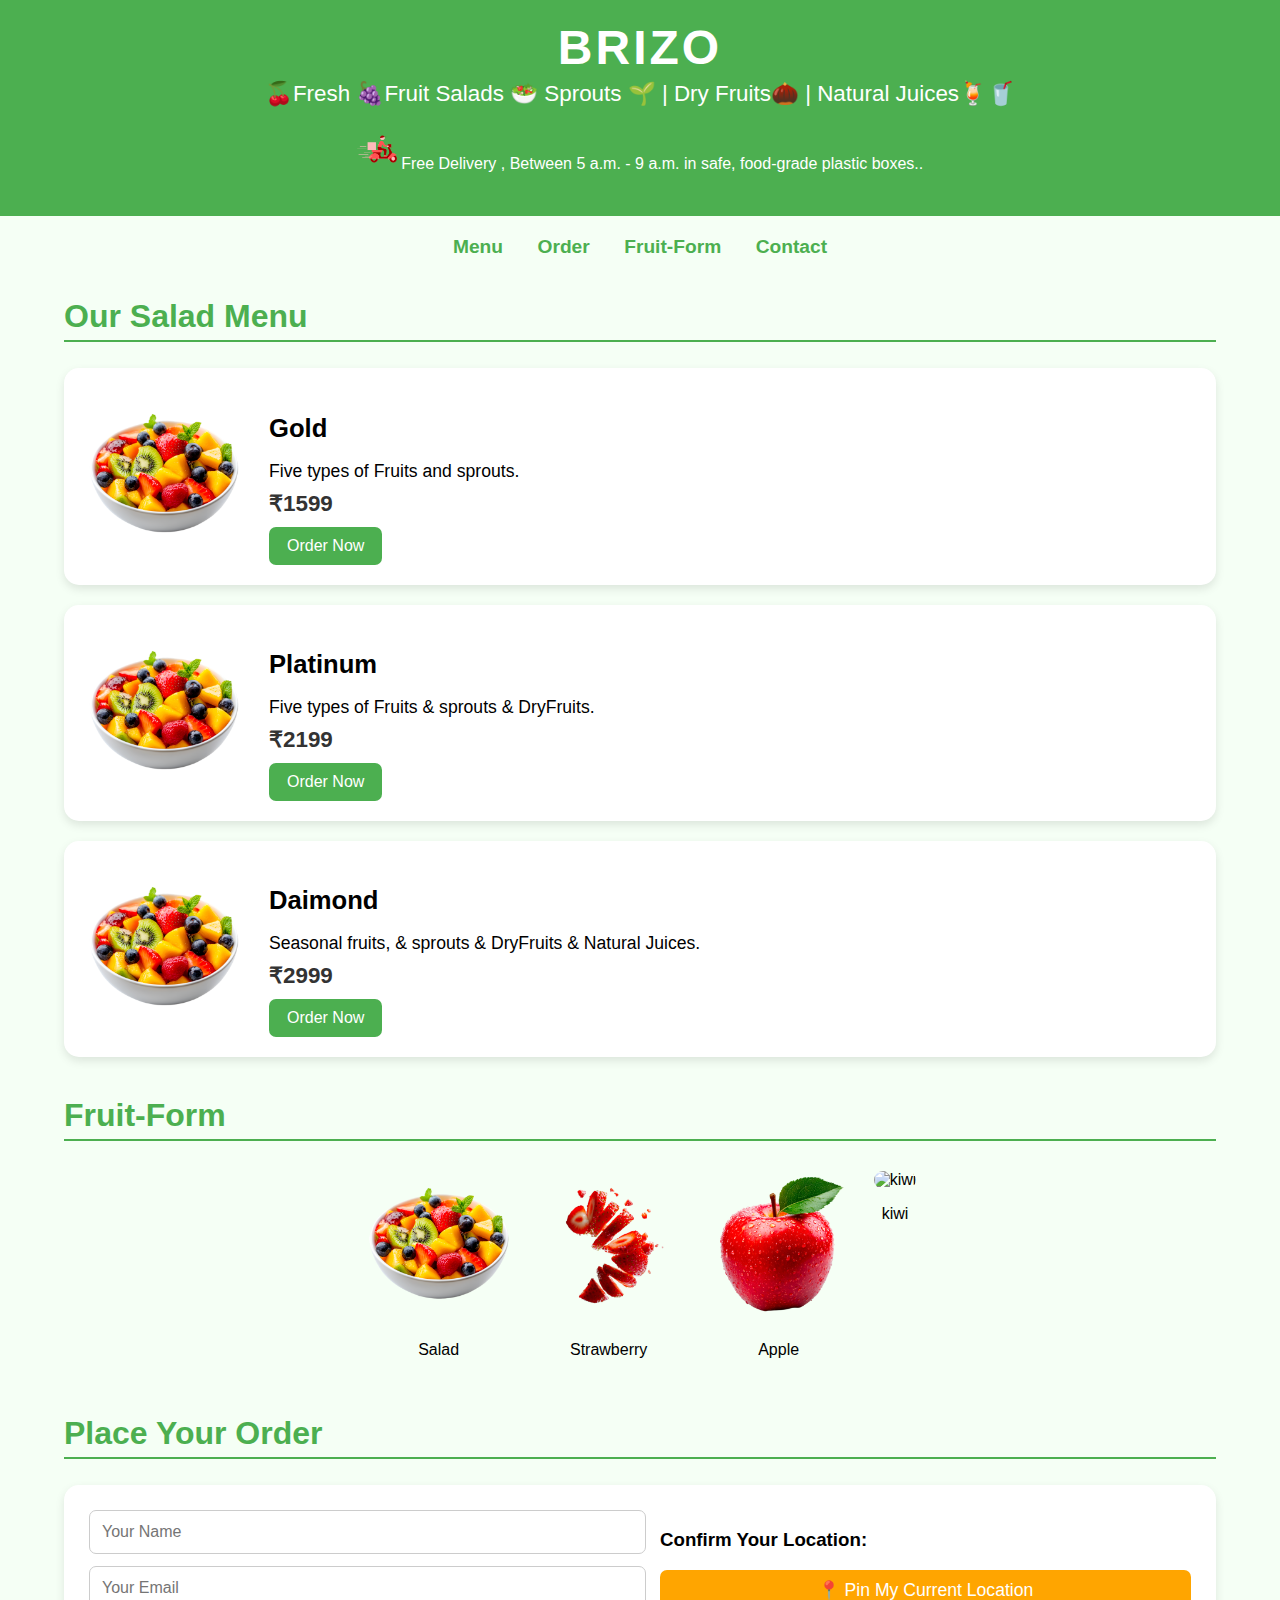
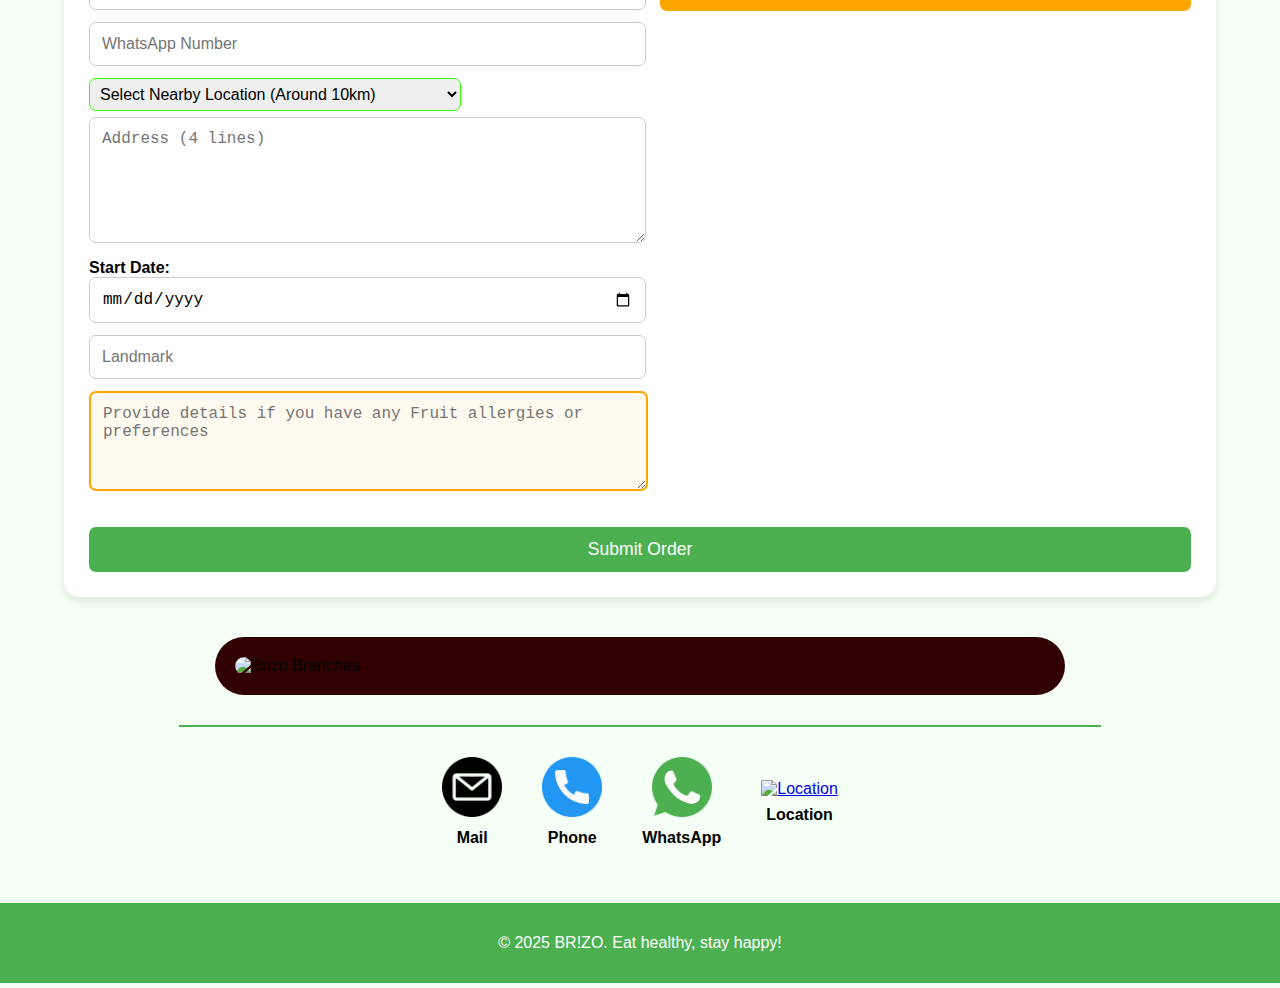
==== commit 88988328: "Update Brizo.html" ====
--- a/Brizo.html
+++ b/Brizo.html
@@ -56,7 +56,7 @@
   <header>
     <h1>BRIZO</h1>
     <p>🍒Fresh 🍇Fruit Salads 🥗 Sprouts 🌱 | Dry Fruits🌰 | Natural Juices🍹🥤</p>
-    <img src="https://via.placeholder.com/160" alt="Salad" style="width:40px; border-radius: 10px;">  Free Delivery , Between 5 a.m. - 9 a.m. in safe, food-grade plastic boxes..</p>
+    <img src="images/Delivery.png" alt="Salad" style="width:40px; border-radius: 10px;">  Free Delivery , Between 5 a.m. - 9 a.m. in safe, food-grade plastic boxes..</p>
   </header>
   <nav>
     <a href="#menu">Menu</a>
@@ -69,7 +69,7 @@
     <section id="menu">
       <h2>Our Salad Menu</h2>
       <div class="menu-item">
-        <img src="https://via.placeholder.com/160" alt="GOLD">
+        <img src="images/Salad.png" alt="GOLD">
         <div>
           <h3>Gold</h3>
           <p>Five types of Fruits and sprouts.</p>
@@ -78,7 +78,7 @@
         </div>
       </div>
       <div class="menu-item">
-        <img src="https://via.placeholder.com/160" alt="Platinum">
+        <img src="images/Salad.png" alt="Platinum">
         <div>
           <h3>Platinum</h3>
           <p>Five types of Fruits & sprouts & DryFruits.</p>
@@ -87,7 +87,7 @@
         </div>
       </div>
       <div class="menu-item">
-        <img src="https://via.placeholder.com/160" alt="Daimond">
+        <img src="images/Salad.png" alt="Daimond">
         <div>
           <h3>Daimond</h3>
           <p>Seasonal fruits, & sprouts & DryFruits & Natural Juices.</p>
@@ -102,19 +102,19 @@
       <h2>Fruit-Form</h2>
       <div style="display: flex; flex-wrap: wrap; gap: 20px; justify-content: center; margin-top: 30px;">
         <div style="text-align: center;">
-          <img src="https://via.placeholder.com/160" alt="Salad" style="width:150px; border-radius: 10px;">
+          <img src="images/Salad.png" alt="Salad" style="width:150px; border-radius: 10px;">
           <p>Salad</p>
         </div>
         <div style="text-align: center;">
-          <img src="https://via.placeholder.com/160" alt="Strawberry" style="width:150px; border-radius: 10px;">
+          <img src="images/Ste.png" alt="Strawberry" style="width:150px; border-radius: 10px;">
           <p>Strawberry</p>
         </div>
         <div style="text-align: center;">
-          <img src="https://via.placeholder.com/160" alt="apple" style="width:150px; border-radius: 10px;">
+          <img src="images/apple.png" alt="apple" style="width:150px; border-radius: 10px;">
           <p>Apple</p>
         </div>
         <div style="text-align: center;">
-          <img src="https://via.placeholder.com/160" alt="kiwi" style="width:200px; border-radius: 10px;">
+          <img src="images/kiwi.jpg" alt="kiwi" style="width:200px; border-radius: 10px;">
           <p>kiwi</p>
         </div>
       </div>
@@ -200,7 +200,7 @@
 
   <section id="contact">
         <div style="background-color: rgb(49, 1, 1); padding: 20px; display: flex; justify-content: center; border-radius: 40px; margin: 10px auto; width: fit-content;">
-          <img src="https://via.placeholder.com/160" alt="Brizo Branches" 
+          <img src="images/Brizo_Branches.png" alt="Brizo Branches" 
             style="width:810px; cursor: pointer; border-radius: 10px; transition: transform 0.3s ease;">
         </div>
         <hr style="border: none; border-top: 2px solid #4CAF50; width: 80%; margin: 30px auto;">
@@ -208,25 +208,25 @@
       <div style="display: flex; gap: 40px; align-items: center; justify-content: center; margin: 20px 0;">
         <div style="text-align: center;">
           <a href="mailto:brizobites@gmail.com">
-            <img src="https://via.placeholder.com/160" alt="Email" style="width:60px; cursor: pointer;">
+            <img src="images/mail.png" alt="Email" style="width:60px; cursor: pointer;">
           </a>
           <p style="margin-top: 8px; font-weight: bold;">Mail</p>
         </div>
         <div style="text-align: center;">
           <a href="javascript:void(0);" onclick="openCallModal();">
-            <img src="https://via.placeholder.com/160" alt="Phone" style="width:60px; cursor: pointer;">
+            <img src="images/phone.png" alt="Phone" style="width:60px; cursor: pointer;">
           </a>
           <p style="margin-top: 8px; font-weight: bold;">Phone</p>
         </div>
         <div style="text-align: center;">
           <a href="https://wa.me/918977054582?text=Hi" target="_blank">
-            <img src="https://via.placeholder.com/160" alt="WhatsApp" style="width:60px; cursor: pointer;">
+            <img src="images/whatsapp.png" alt="WhatsApp" style="width:60px; cursor: pointer;">
           </a>
           <p style="margin-top: 8px; font-weight: bold;">WhatsApp</p>
         </div>
         <div style="text-align: center;">
           <a href="https://www.google.com/maps/place/Hyderabad,+Telangana" target="_blank">
-            <img src="https://via.placeholder.com/160" alt="Location" style="width:50px; cursor: pointer;">
+            <img src="images/brizo_location.png" alt="Location" style="width:50px; cursor: pointer;">
           </a>
           <p style="margin-top: 8px; font-weight: bold;">Location</p>
         </div>
